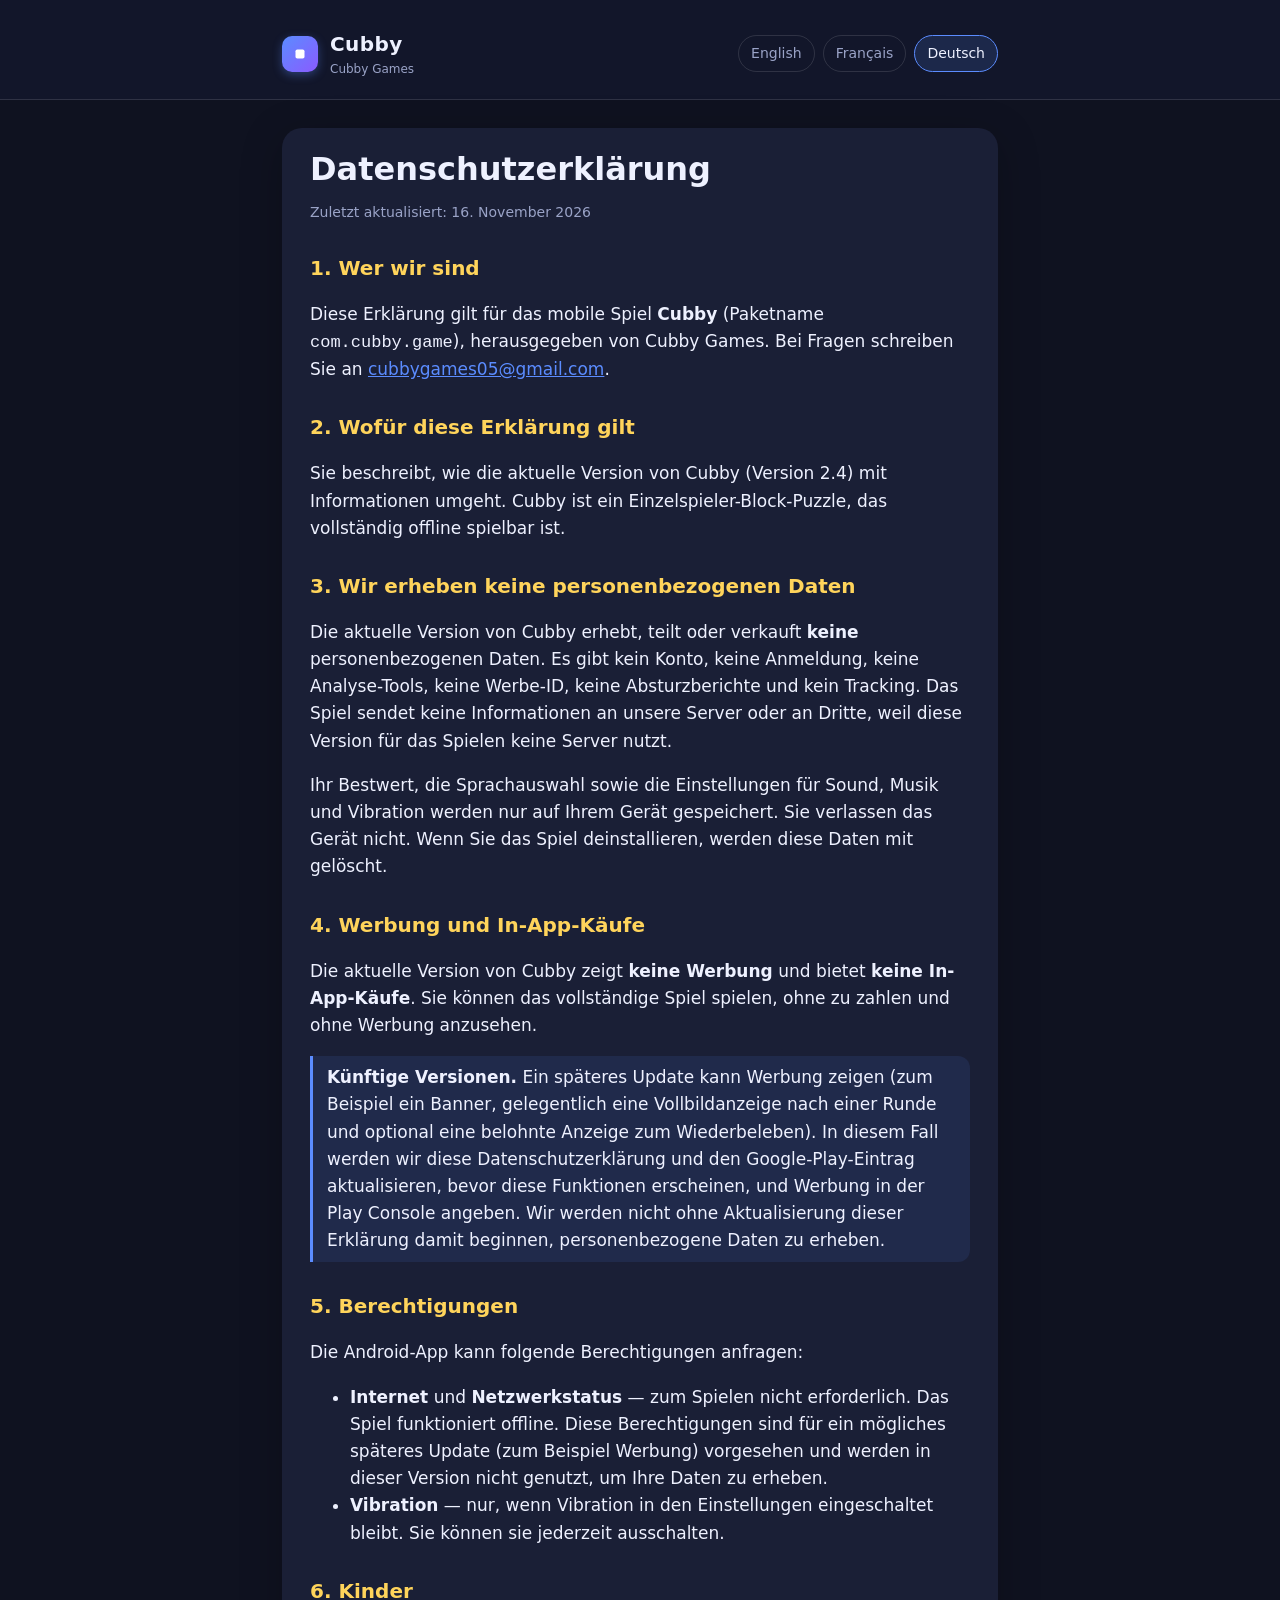
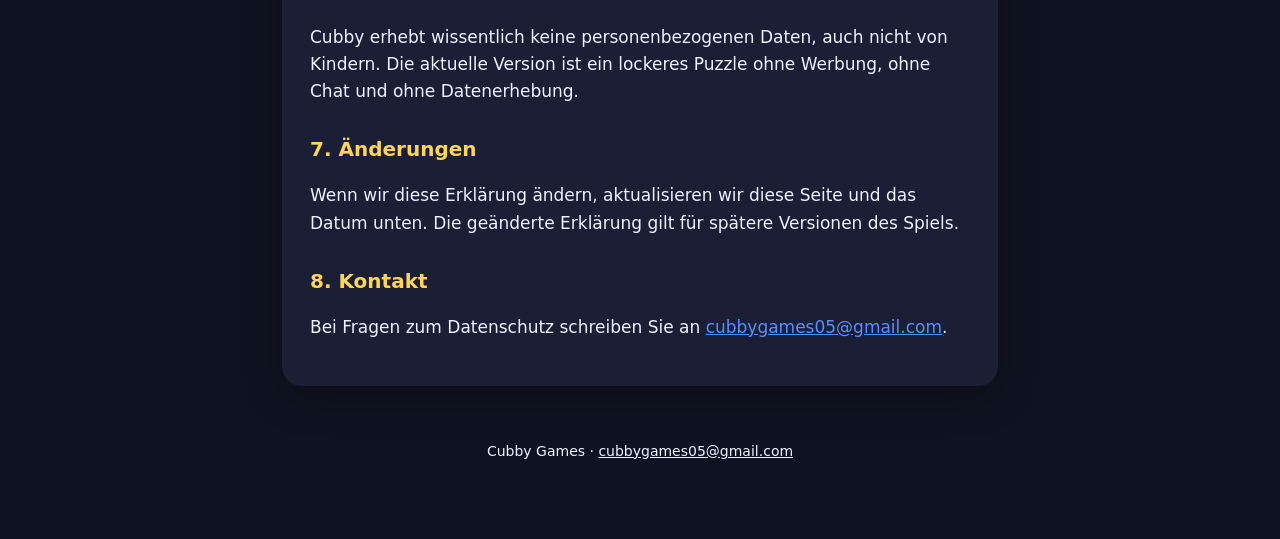
==== de.html @ 134b739e "Add Cubby privacy policy (EN, FR, DE) for Play Store listing" ====
<!DOCTYPE html>
<html lang="de">
<head>
  <meta charset="utf-8">
  <meta name="viewport" content="width=device-width, initial-scale=1">
  <title>Datenschutzerklärung — Cubby</title>
  <meta name="description" content="Datenschutzerklärung for Cubby, a cozy block-puzzle game.">
  <link rel="stylesheet" href="styles.css">
  <link rel="icon" href="favicon.png" type="image/png">
</head>
<body>
  <header>
    <div class="wrap">
      <a class="brand" href="index.html">
        <span class="logo" aria-hidden="true"></span>
        <div><strong>Cubby</strong><span>Cubby Games</span></div>
      </a>
      <nav aria-label="Language">
        <a href="index.html">English</a>
        <a href="fr.html">Français</a>
        <a href="de.html" aria-current="true">Deutsch</a>
      </nav>
    </div>
  </header>
  <main class="wrap">
    <section class="lang">
      <h1>Datenschutzerklärung</h1>
      <p class="meta">Zuletzt aktualisiert: 16. November 2026</p>
      
      <h2>1. Wer wir sind</h2>
      <p>Diese Erklärung gilt für das mobile Spiel <strong>Cubby</strong> (Paketname <code>com.cubby.game</code>), herausgegeben von Cubby Games. Bei Fragen schreiben Sie an <a href="mailto:cubbygames05@gmail.com">cubbygames05@gmail.com</a>.</p>

      <h2>2. Wofür diese Erklärung gilt</h2>
      <p>Sie beschreibt, wie die aktuelle Version von Cubby (Version 2.4) mit Informationen umgeht. Cubby ist ein Einzelspieler-Block-Puzzle, das vollständig offline spielbar ist.</p>

      <h2>3. Wir erheben keine personenbezogenen Daten</h2>
      <p>Die aktuelle Version von Cubby erhebt, teilt oder verkauft <strong>keine</strong> personenbezogenen Daten. Es gibt kein Konto, keine Anmeldung, keine Analyse-Tools, keine Werbe-ID, keine Absturzberichte und kein Tracking. Das Spiel sendet keine Informationen an unsere Server oder an Dritte, weil diese Version für das Spielen keine Server nutzt.</p>
      <p>Ihr Bestwert, die Sprachauswahl sowie die Einstellungen für Sound, Musik und Vibration werden nur auf Ihrem Gerät gespeichert. Sie verlassen das Gerät nicht. Wenn Sie das Spiel deinstallieren, werden diese Daten mit gelöscht.</p>

      <h2>4. Werbung und In-App-Käufe</h2>
      <p>Die aktuelle Version von Cubby zeigt <strong>keine Werbung</strong> und bietet <strong>keine In-App-Käufe</strong>. Sie können das vollständige Spiel spielen, ohne zu zahlen und ohne Werbung anzusehen.</p>
      <p class="note"><strong>Künftige Versionen.</strong> Ein späteres Update kann Werbung zeigen (zum Beispiel ein Banner, gelegentlich eine Vollbildanzeige nach einer Runde und optional eine belohnte Anzeige zum Wiederbeleben). In diesem Fall werden wir diese Datenschutzerklärung und den Google-Play-Eintrag aktualisieren, bevor diese Funktionen erscheinen, und Werbung in der Play Console angeben. Wir werden nicht ohne Aktualisierung dieser Erklärung damit beginnen, personenbezogene Daten zu erheben.</p>

      <h2>5. Berechtigungen</h2>
      <p>Die Android-App kann folgende Berechtigungen anfragen:</p>
      <ul>
        <li><strong>Internet</strong> und <strong>Netzwerkstatus</strong> — zum Spielen nicht erforderlich. Das Spiel funktioniert offline. Diese Berechtigungen sind für ein mögliches späteres Update (zum Beispiel Werbung) vorgesehen und werden in dieser Version nicht genutzt, um Ihre Daten zu erheben.</li>
        <li><strong>Vibration</strong> — nur, wenn Vibration in den Einstellungen eingeschaltet bleibt. Sie können sie jederzeit ausschalten.</li>
      </ul>

      <h2>6. Kinder</h2>
      <p>Cubby erhebt wissentlich keine personenbezogenen Daten, auch nicht von Kindern. Die aktuelle Version ist ein lockeres Puzzle ohne Werbung, ohne Chat und ohne Datenerhebung.</p>

      <h2>7. Änderungen</h2>
      <p>Wenn wir diese Erklärung ändern, aktualisieren wir diese Seite und das Datum unten. Die geänderte Erklärung gilt für spätere Versionen des Spiels.</p>

      <h2>8. Kontakt</h2>
      <p>Bei Fragen zum Datenschutz schreiben Sie an <a href="mailto:cubbygames05@gmail.com">cubbygames05@gmail.com</a>.</p>
    
    </section>
    <footer>
      <p>Cubby Games · <a href="mailto:cubbygames05@gmail.com">cubbygames05@gmail.com</a></p>
    </footer>
  </main>
</body>
</html>
---- styles.css ----
/* Cubby privacy policy — static, no external deps */
:root {
  --bg: #0f1220;
  --panel: #1a1f36;
  --text: #eef1ff;
  --muted: #9aa3c7;
  --accent: #5b8cff;
  --gold: #ffd45b;
  --line: rgba(255,255,255,.12);
}
* { box-sizing: border-box; }
html { scroll-behavior: smooth; }
body {
  margin: 0;
  font: 17px/1.6 system-ui, -apple-system, "Segoe UI", Roboto, Ubuntu, sans-serif;
  background: var(--bg);
  color: var(--text);
}
header {
  border-bottom: 1px solid var(--line);
  background: #12162a;
}
.wrap { max-width: 760px; margin: 0 auto; padding: 28px 22px 64px; }
header .wrap { display: flex; flex-wrap: wrap; align-items: center; gap: 12px 24px; padding-bottom: 20px; }
.brand { display: flex; align-items: center; gap: 12px; text-decoration: none; color: inherit; }
.logo {
  width: 36px; height: 36px; border-radius: 10px;
  background: linear-gradient(135deg, #5b8cff, #8a5bff);
  box-shadow: 0 3px 10px rgba(91,140,255,.35);
  position: relative;
}
.logo::after {
  content: "";
  position: absolute; inset: 8px;
  border-radius: 4px;
  background: #fff;
  box-shadow: 0 140% 0 #fff, 140% 0 0 #fff;
  transform: scale(.45);
}
.brand strong { font-size: 20px; letter-spacing: .02em; }
.brand span { display: block; color: var(--muted); font-size: 12px; font-weight: 500; }
nav { margin-left: auto; display: flex; gap: 8px; flex-wrap: wrap; }
nav a {
  color: var(--muted);
  text-decoration: none;
  padding: 6px 12px;
  border-radius: 999px;
  border: 1px solid var(--line);
  font-size: 14px;
}
nav a:hover, nav a[aria-current="true"] { color: var(--text); border-color: var(--accent); background: rgba(91,140,255,.15); }
h1 { font-size: 32px; margin: 8px 0 6px; }
.meta { color: var(--muted); font-size: 14px; margin: 0 0 28px; }
h2 { font-size: 20px; margin: 28px 0 8px; color: var(--gold); }
section.lang {
  background: var(--panel);
  border-radius: 20px;
  padding: 8px 28px 28px;
  margin: 0 0 28px;
  box-shadow: 0 10px 40px rgba(0,0,0,.25);
}
p, li { color: var(--text); }
a { color: var(--accent); }
.note {
  border-left: 3px solid var(--accent);
  padding: 8px 14px;
  background: rgba(91,140,255,.1);
  border-radius: 0 12px 12px 0;
}
footer { color: var(--muted); font-size: 14px; text-align: center; padding: 12px 0 0; }
footer a { color: inherit; }
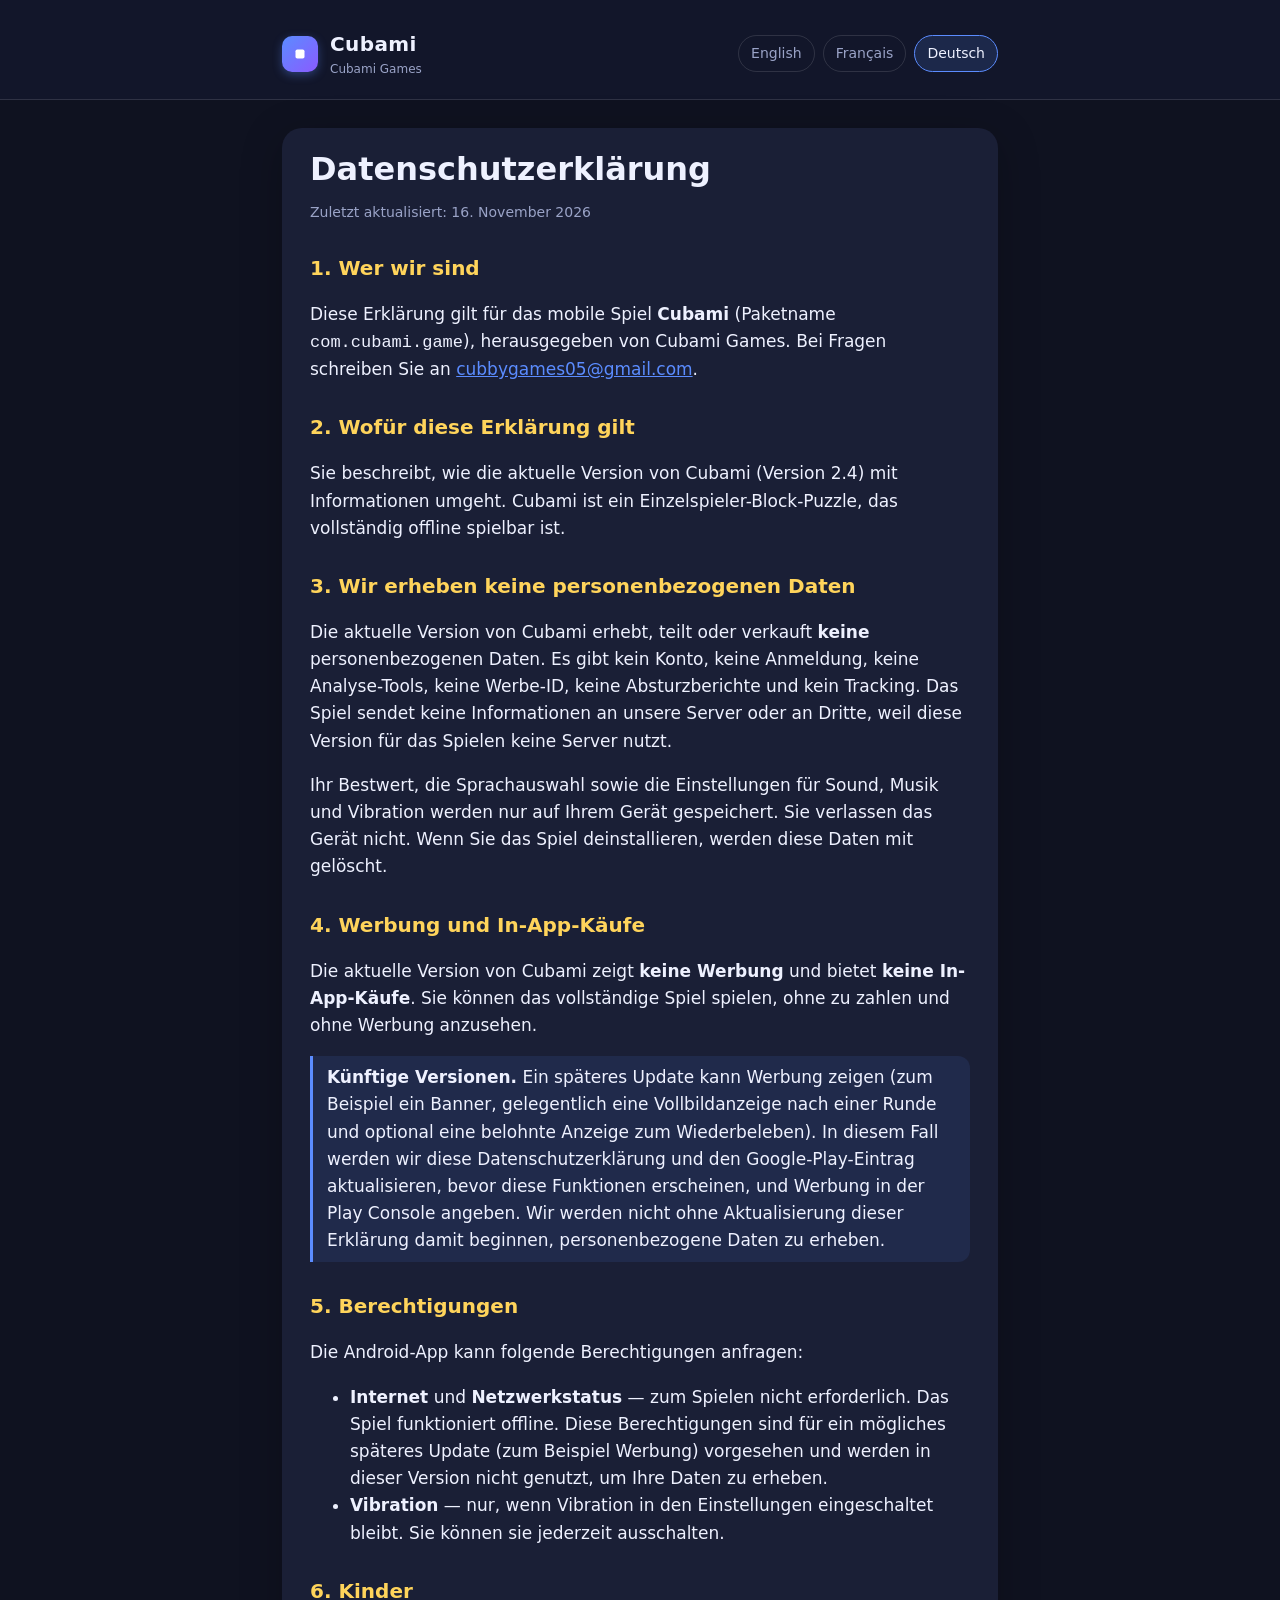
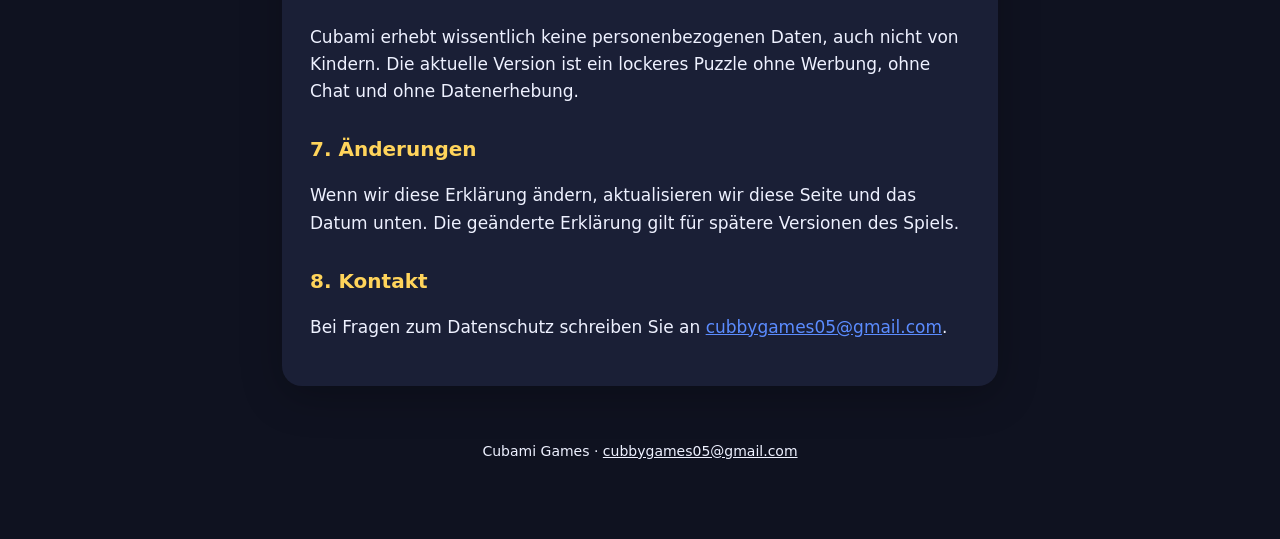
==== commit 725864ce: "Rename the privacy policy brand to Cubami" ====
--- a/de.html
+++ b/de.html
@@ -3,8 +3,8 @@
 <head>
   <meta charset="utf-8">
   <meta name="viewport" content="width=device-width, initial-scale=1">
-  <title>Datenschutzerklärung — Cubby</title>
-  <meta name="description" content="Datenschutzerklärung for Cubby, a cozy block-puzzle game.">
+  <title>Datenschutzerklärung — Cubami</title>
+  <meta name="description" content="Datenschutzerklärung for Cubami, a cozy block-puzzle game.">
   <link rel="stylesheet" href="styles.css">
   <link rel="icon" href="favicon.png" type="image/png">
 </head>
@@ -13,7 +13,7 @@
     <div class="wrap">
       <a class="brand" href="index.html">
         <span class="logo" aria-hidden="true"></span>
-        <div><strong>Cubby</strong><span>Cubby Games</span></div>
+        <div><strong>Cubami</strong><span>Cubami Games</span></div>
       </a>
       <nav aria-label="Language">
         <a href="index.html">English</a>
@@ -28,17 +28,17 @@
       <p class="meta">Zuletzt aktualisiert: 16. November 2026</p>
       
       <h2>1. Wer wir sind</h2>
-      <p>Diese Erklärung gilt für das mobile Spiel <strong>Cubby</strong> (Paketname <code>com.cubby.game</code>), herausgegeben von Cubby Games. Bei Fragen schreiben Sie an <a href="mailto:cubbygames05@gmail.com">cubbygames05@gmail.com</a>.</p>
+      <p>Diese Erklärung gilt für das mobile Spiel <strong>Cubami</strong> (Paketname <code>com.cubami.game</code>), herausgegeben von Cubami Games. Bei Fragen schreiben Sie an <a href="mailto:cubbygames05@gmail.com">cubbygames05@gmail.com</a>.</p>
 
       <h2>2. Wofür diese Erklärung gilt</h2>
-      <p>Sie beschreibt, wie die aktuelle Version von Cubby (Version 2.4) mit Informationen umgeht. Cubby ist ein Einzelspieler-Block-Puzzle, das vollständig offline spielbar ist.</p>
+      <p>Sie beschreibt, wie die aktuelle Version von Cubami (Version 2.4) mit Informationen umgeht. Cubami ist ein Einzelspieler-Block-Puzzle, das vollständig offline spielbar ist.</p>
 
       <h2>3. Wir erheben keine personenbezogenen Daten</h2>
-      <p>Die aktuelle Version von Cubby erhebt, teilt oder verkauft <strong>keine</strong> personenbezogenen Daten. Es gibt kein Konto, keine Anmeldung, keine Analyse-Tools, keine Werbe-ID, keine Absturzberichte und kein Tracking. Das Spiel sendet keine Informationen an unsere Server oder an Dritte, weil diese Version für das Spielen keine Server nutzt.</p>
+      <p>Die aktuelle Version von Cubami erhebt, teilt oder verkauft <strong>keine</strong> personenbezogenen Daten. Es gibt kein Konto, keine Anmeldung, keine Analyse-Tools, keine Werbe-ID, keine Absturzberichte und kein Tracking. Das Spiel sendet keine Informationen an unsere Server oder an Dritte, weil diese Version für das Spielen keine Server nutzt.</p>
       <p>Ihr Bestwert, die Sprachauswahl sowie die Einstellungen für Sound, Musik und Vibration werden nur auf Ihrem Gerät gespeichert. Sie verlassen das Gerät nicht. Wenn Sie das Spiel deinstallieren, werden diese Daten mit gelöscht.</p>
 
       <h2>4. Werbung und In-App-Käufe</h2>
-      <p>Die aktuelle Version von Cubby zeigt <strong>keine Werbung</strong> und bietet <strong>keine In-App-Käufe</strong>. Sie können das vollständige Spiel spielen, ohne zu zahlen und ohne Werbung anzusehen.</p>
+      <p>Die aktuelle Version von Cubami zeigt <strong>keine Werbung</strong> und bietet <strong>keine In-App-Käufe</strong>. Sie können das vollständige Spiel spielen, ohne zu zahlen und ohne Werbung anzusehen.</p>
       <p class="note"><strong>Künftige Versionen.</strong> Ein späteres Update kann Werbung zeigen (zum Beispiel ein Banner, gelegentlich eine Vollbildanzeige nach einer Runde und optional eine belohnte Anzeige zum Wiederbeleben). In diesem Fall werden wir diese Datenschutzerklärung und den Google-Play-Eintrag aktualisieren, bevor diese Funktionen erscheinen, und Werbung in der Play Console angeben. Wir werden nicht ohne Aktualisierung dieser Erklärung damit beginnen, personenbezogene Daten zu erheben.</p>
 
       <h2>5. Berechtigungen</h2>
@@ -49,7 +49,7 @@
       </ul>
 
       <h2>6. Kinder</h2>
-      <p>Cubby erhebt wissentlich keine personenbezogenen Daten, auch nicht von Kindern. Die aktuelle Version ist ein lockeres Puzzle ohne Werbung, ohne Chat und ohne Datenerhebung.</p>
+      <p>Cubami erhebt wissentlich keine personenbezogenen Daten, auch nicht von Kindern. Die aktuelle Version ist ein lockeres Puzzle ohne Werbung, ohne Chat und ohne Datenerhebung.</p>
 
       <h2>7. Änderungen</h2>
       <p>Wenn wir diese Erklärung ändern, aktualisieren wir diese Seite und das Datum unten. Die geänderte Erklärung gilt für spätere Versionen des Spiels.</p>
@@ -59,7 +59,7 @@
     
     </section>
     <footer>
-      <p>Cubby Games · <a href="mailto:cubbygames05@gmail.com">cubbygames05@gmail.com</a></p>
+      <p>Cubami Games · <a href="mailto:cubbygames05@gmail.com">cubbygames05@gmail.com</a></p>
     </footer>
   </main>
 </body>
--- a/styles.css
+++ b/styles.css
@@ -1,4 +1,4 @@
-/* Cubby privacy policy — static, no external deps */
+/* Cubami privacy policy — static, no external deps */
 :root {
   --bg: #0f1220;
   --panel: #1a1f36;
